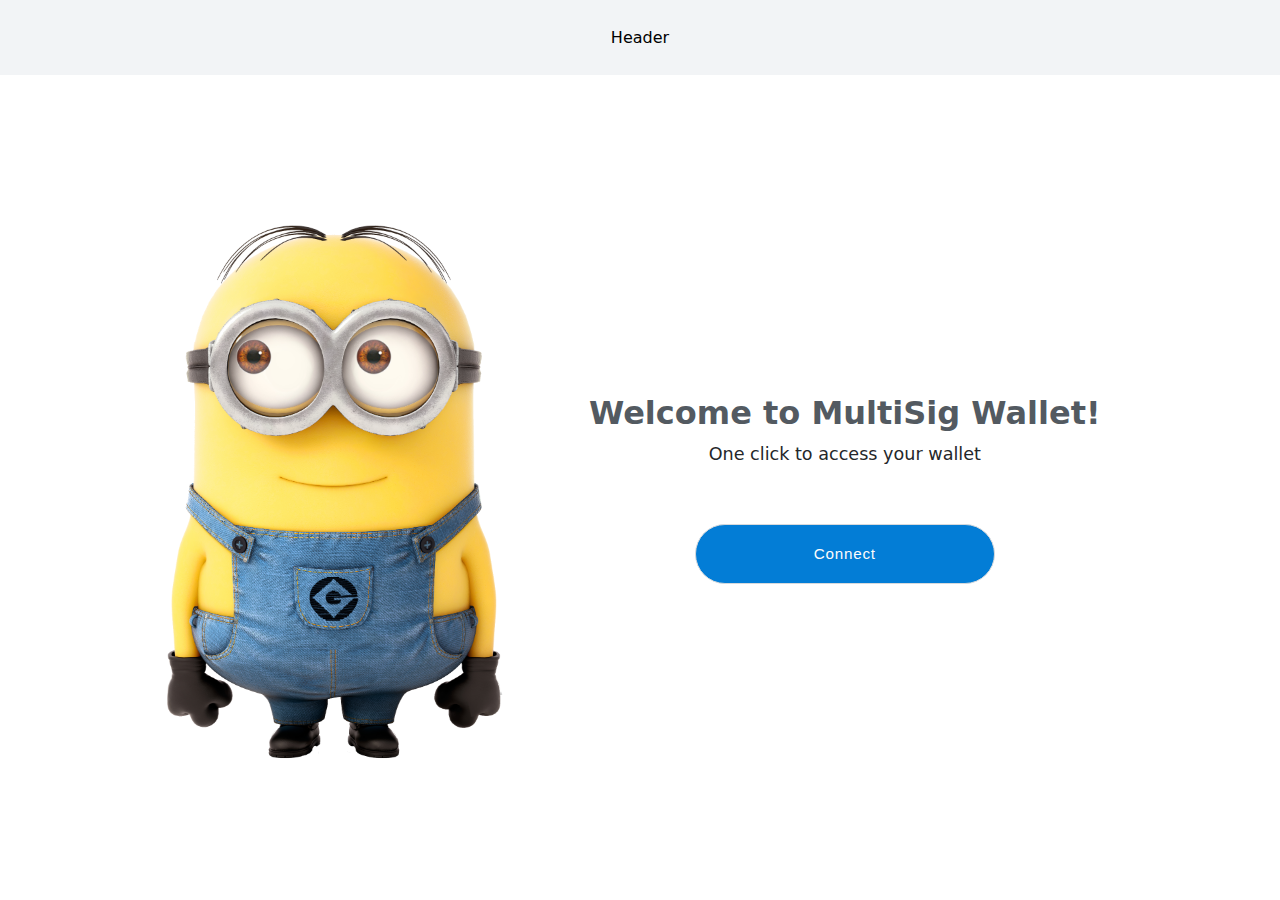
==== app/index.html @ 0f2068c1 "big changes: add scripts, pages, styles and assets" ====
<!DOCTYPE html>
<html lang="en">
<head>
   <meta charset="UTF-8">
   <meta http-equiv="X-UA-Compatible" content="IE=edge">
   <meta name="viewport" content="width=device-width, initial-scale=1.0">
   <link rel="stylesheet" href="./styles/minion.css">
   <link rel="stylesheet" href="./styles/index.css">
</head>
   <title>Multisignature Wallet</title>
<body>
   <div id="multisig-wallet">
      <header>Header</header>
      <div id="main-container">
         <!-- Login container starts-->
         <div id="login-container">
            <div id="animated-minion-wrapper">
               <div class="minion-body">
                     <div class="minion-eyes">
                        <div class="minion-eye">
                           <div class="minion-ball"></div>
                        </div>
                        <div class="minion-eye">
                           <div class="minion-ball"></div>
                           <iv>
                        </div>
                     </div>
               </div>
            </div>
            <div class="login-box">
               <div class="login-container__welcome-text">
                  <h1>Welcome to MultiSig Wallet!</h1>
                  <div>One click to access your wallet</div>
               </div>
               <button id="connect-metamask">Connect</button>
            </div>
         </div>
         <!-- Login container ends-->
      </div>
   </div>
   <script src="./scripts/animated-minion.js"></script>
   <script src="./scripts/index.js"></script>
</body>
</html>
---- app/styles/minion.css ----
#animated-minion-wrapper {
   display: flex;
   justify-content: center;
   align-items: center;
}

.minion-body {
   width: 348px;
   height: 553.7px;
   background: #ffffff url(../assets/animated-minion/body.png);
   background-repeat: no-repeat;
   background-size: cover;
}

.minion-eyes {
   display: flex;
   justify-content: center;
   align-items: center;
   margin-top: 105px;
}

.minion-eye {
   width: 79.7px;
   height: 68px;
   border-radius: 50%;
   float: left;
   margin: 20px;
   text-align: center;
}

.minion-ball {
   background: url(../assets/animated-minion/eye.png);
   background-repeat: no-repeat;
   background-size: cover;
   width: 42.3px;
   height: 42.3px;
   border-radius: 50%;
}
---- app/styles/index.css ----
@import './default/normalize.css';
@import './shared.css';

#main-container {
   min-height: calc(100vh - 75px);
}

header {
   display: flex;
   justify-content: center;
   align-items: center;
   height: 75px;
   background-color: #f2f4f6;
}

#login-container {
   display: flex;
   width: 80%;
   min-height: inherit;
   margin: auto;
}

#login-container > div:first-child {
   flex-basis: 40%;
   flex-shrink: 0;
}

#login-container > :nth-child(2) {
   flex-grow: 1;
}

#animated-minion {
   width: 500px;
   height: 500px;
   background-color: green;
}

.login-box {
   display: flex;
   flex-direction: column;
   justify-content: center;
   align-items: center;
   color: #24272a;
}

.login-container__welcome-text {
   text-align: center;
}

.login-container__welcome-text > h1 {
   font-size: 2rem;
   font-weight: 700;
   line-height: 140%;
   color: #535a61;
}

.login-container__welcome-text > div:nth-child(2) {
   margin-top: 10px;
   font-size: 1.1rem;
}

#connect-metamask {
   width: 300px;
   height: 60px;
   margin-top: 60px;
   padding: 0.75rem 1rem;
   border: 1px solid #d6d9dc;
   border-radius: 100px;
   box-shadow: none;
   letter-spacing: 0.8px;
   font-size: 0.95rem;
   font-weight: 400;
   background-color: #037dd6;
   color: #fcfcfc;
   opacity: 1;
   cursor: pointer;
}

#connect-metamask:hover {
   background-color: #2295ea;
}
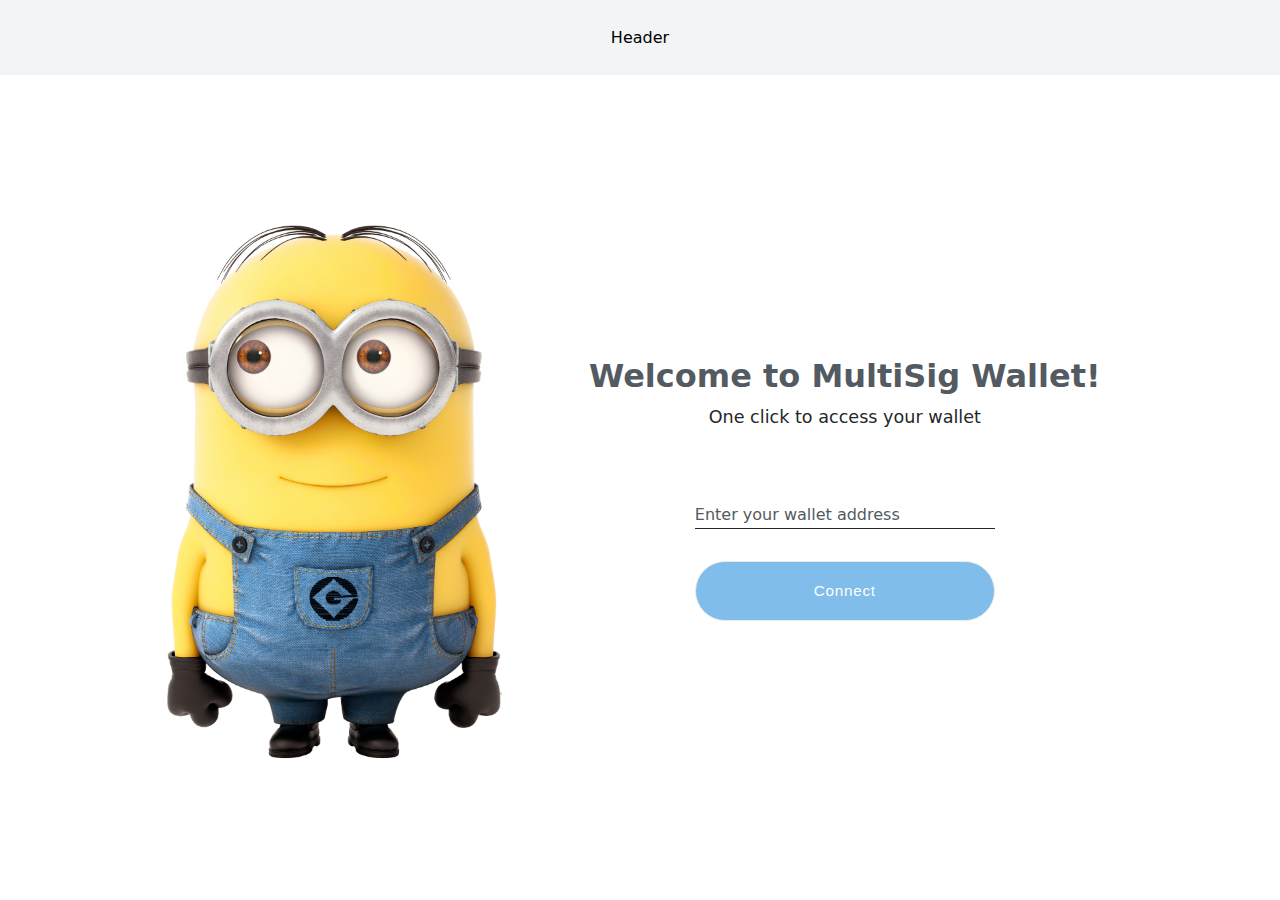
==== commit 239c2a4f: "add wallet address input at index.html" ====
--- a/app/index.html
+++ b/app/index.html
@@ -32,7 +32,11 @@
                   <h1>Welcome to MultiSig Wallet!</h1>
                   <div>One click to access your wallet</div>
                </div>
-               <button id="connect-metamask">Connect</button>
+               <form class="input-wrapper">
+                  <label for="wallet-address">Enter your wallet address</label>
+                  <input id="wallet-address" type="text">
+               </form>
+               <button id="connect-metamask" disabled>Connect</button>
             </div>
          </div>
          <!-- Login container ends-->
--- a/app/styles/index.css
+++ b/app/styles/index.css
@@ -59,10 +59,40 @@
    font-size: 1.1rem;
 }
 
+.input-wrapper {
+   position: relative;
+   display: flex;
+   flex-direction: column;
+   width: 300px; height: 30px;
+   margin-top: 80px;
+   cursor: text;
+}
+
+.input-wrapper label {
+   position: absolute;
+   color: #535a61;
+   cursor: text;
+   transition: 200ms cubic-bezier(0.0, 0, 0.2, 1) 0ms;
+}
+
+.input-wrapper input {
+   margin: 0;
+   border: 0; outline: 0;
+   border-bottom: 1px solid #24272a;
+   background: none;
+   font: inherit;
+}
+
+.input-wrapper input:focus {
+   margin: 0;
+   border: 0; outline: 0;
+   border-bottom: 2px solid #037dd6;
+}
+
 #connect-metamask {
    width: 300px;
    height: 60px;
-   margin-top: 60px;
+   margin-top: 24px;
    padding: 0.75rem 1rem;
    border: 1px solid #d6d9dc;
    border-radius: 100px;
@@ -76,6 +106,11 @@
    cursor: pointer;
 }
 
-#connect-metamask:hover {
+#connect-metamask:not([disabled]):hover {
    background-color: #2295ea;
+}
+
+#connect-metamask:disabled {
+   opacity: 0.5;
+   cursor: not-allowed;
 }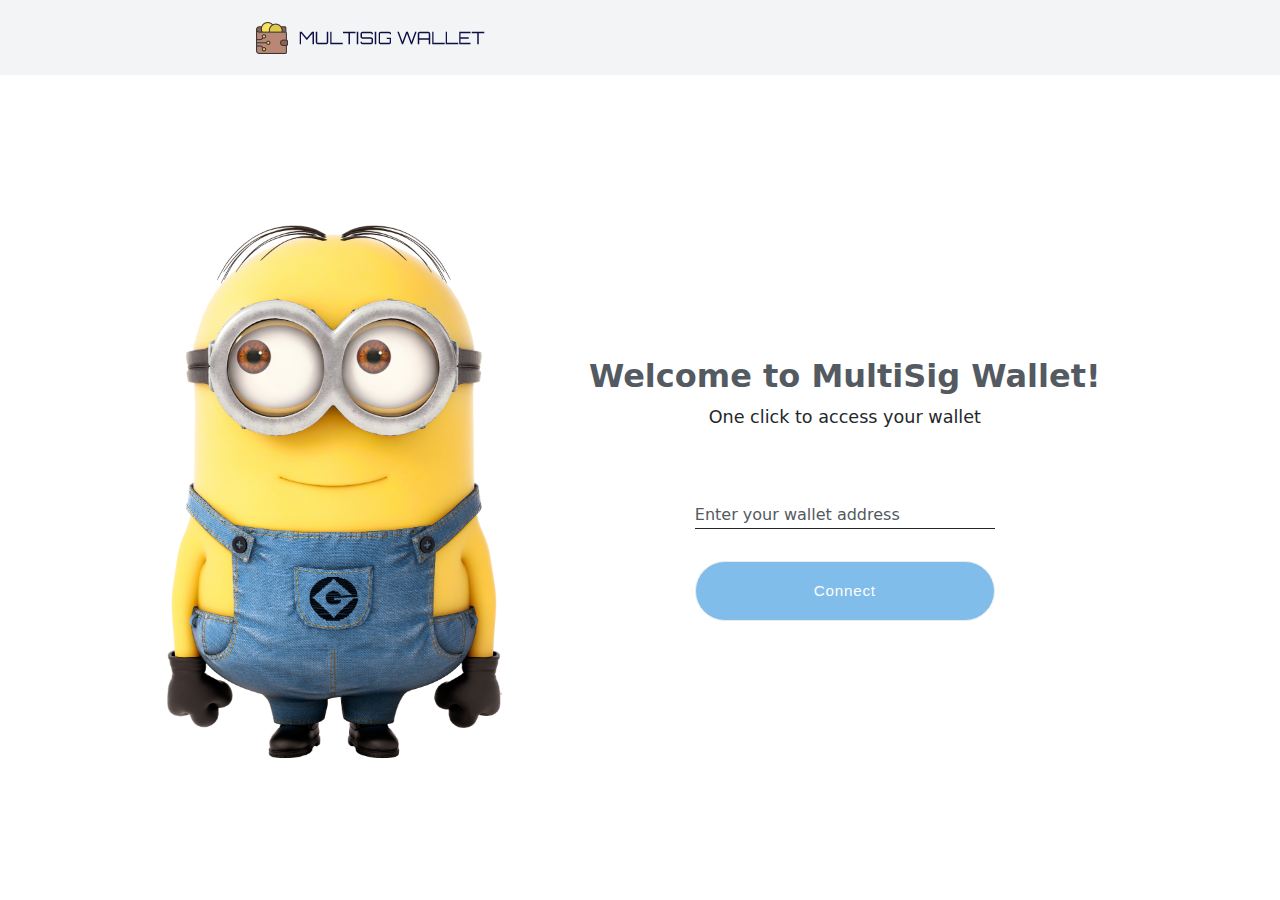
==== commit 24aa7aea: "Add logo, favion. Add chain UI. Modify auth" ====
--- a/app/index.html
+++ b/app/index.html
@@ -6,11 +6,17 @@
    <meta name="viewport" content="width=device-width, initial-scale=1.0">
    <link rel="stylesheet" href="./styles/minion.css">
    <link rel="stylesheet" href="./styles/index.css">
+   <link rel="shortcut icon" href="./assets/wallet-favicon.png" type="image/x-icon">
 </head>
-   <title>Multisignature Wallet</title>
+   <title>Multisig Wallet</title>
 <body>
    <div id="multisig-wallet">
-      <header>Header</header>
+      <header>
+         <div class="logo-wrapper">
+            <img src="./assets/wallet-logo.png" alt="Multisignature Wallet">
+            <img src="./assets/text-logo.png" alt="">
+         </div>
+      </header>
       <div id="main-container">
          <!-- Login container starts-->
          <div id="login-container">
--- a/app/styles/index.css
+++ b/app/styles/index.css
@@ -8,9 +8,15 @@
 header {
    display: flex;
    justify-content: center;
-   align-items: center;
    height: 75px;
    background-color: #f2f4f6;
+}
+
+.logo-wrapper {
+   display: flex;
+   flex-basis: 60%;
+   align-items: center;
+   column-gap: 8px;
 }
 
 #login-container {
